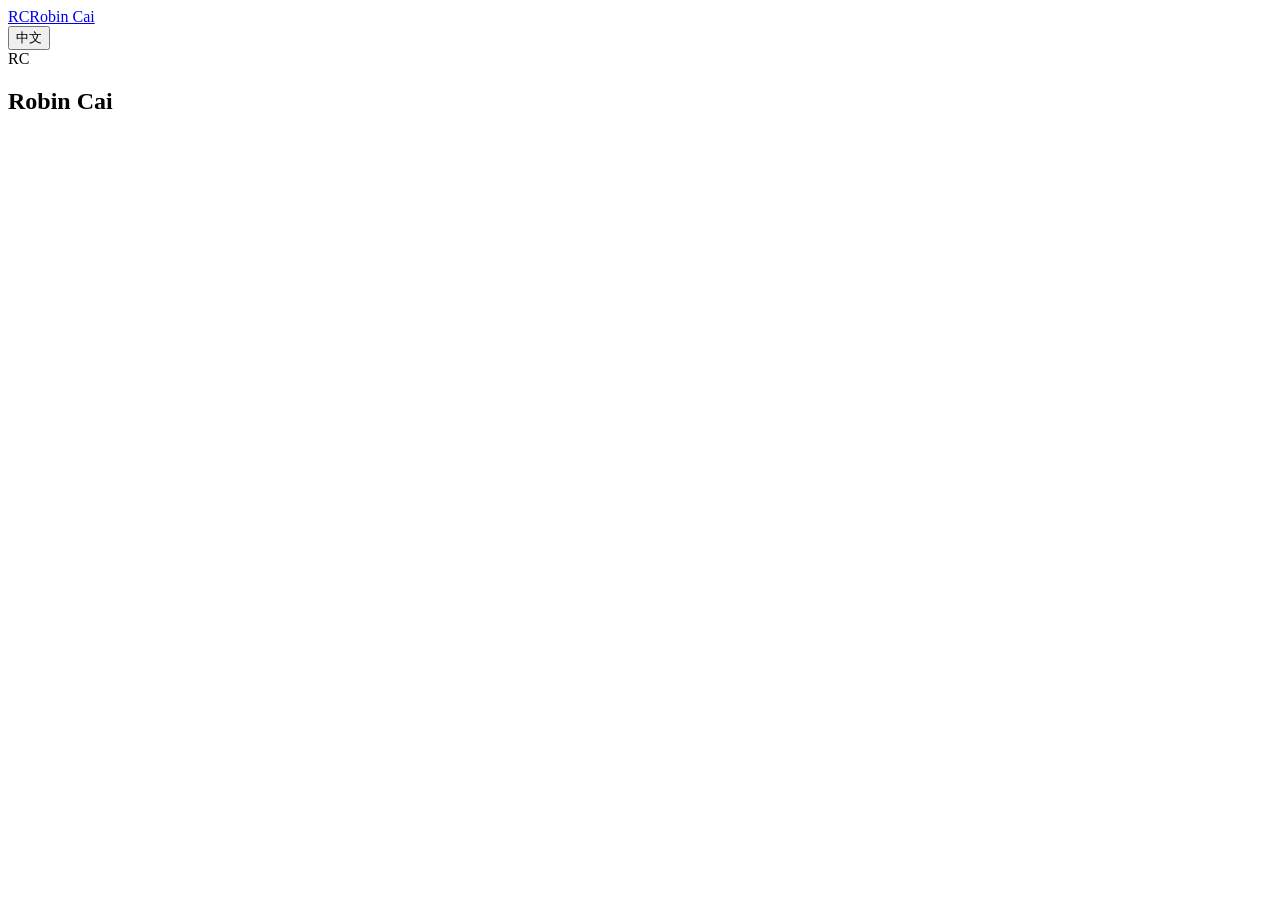
==== index.html @ 5749cc36 "Publish index.html at site root" ====
<!doctype html>
<html lang="en" data-lang="en">
<head>
  <meta charset="utf-8">
  <meta name="viewport" content="width=device-width, initial-scale=1">
  <meta name="description" content="Robin Cai — Ph.D. student working on data augmentation for wearable robotics and hip-assist exoskeletons.">
  <meta property="og:title" content="Robin Cai | Wearable Robotics">
  <meta property="og:description" content="Research in wearable robotics, data augmentation, and hip-assist exoskeletons.">
  <meta property="og:image" content="og.svg">
  <title>Robin Cai | Wearable Robotics</title>
  <link rel="stylesheet" href="styles.css">
</head>
<body>
  <header class="topbar">
    <a class="brand" href="#about"><span class="brand-mark">RC</span><span>Robin Cai</span></a>
    <nav id="nav" aria-label="Page navigation"></nav>
    <button id="lang-switch" class="lang-switch" type="button">中文</button>
  </header>

  <main class="academic-shell">
    <aside class="profile-card">
      <div class="portrait" aria-label="Robin Cai profile placeholder"><span>RC</span><i></i><b></b></div>
      <h1>Robin Cai</h1>
      <p id="profile-role" class="profile-role"></p>
      <div class="profile-rule"></div>
      <ul id="profile-facts" class="profile-facts"></ul>
      <div id="profile-links" class="profile-links"></div>
      <p id="profile-hint" class="profile-hint"></p>
    </aside>

    <article class="academic-content">
      <section id="about" class="academic-section about-section"></section>
      <section id="news" class="academic-section"></section>
      <section id="experience" class="academic-section"></section>
      <section id="research" class="academic-section"></section>
      <section id="publications" class="academic-section"></section>
      <section id="notes" class="academic-section"></section>
      <footer id="footer" class="academic-footer"></footer>
    </article>
  </main>

  <script src="content.js"></script>
  <script src="script.js"></script>
</body>
</html>
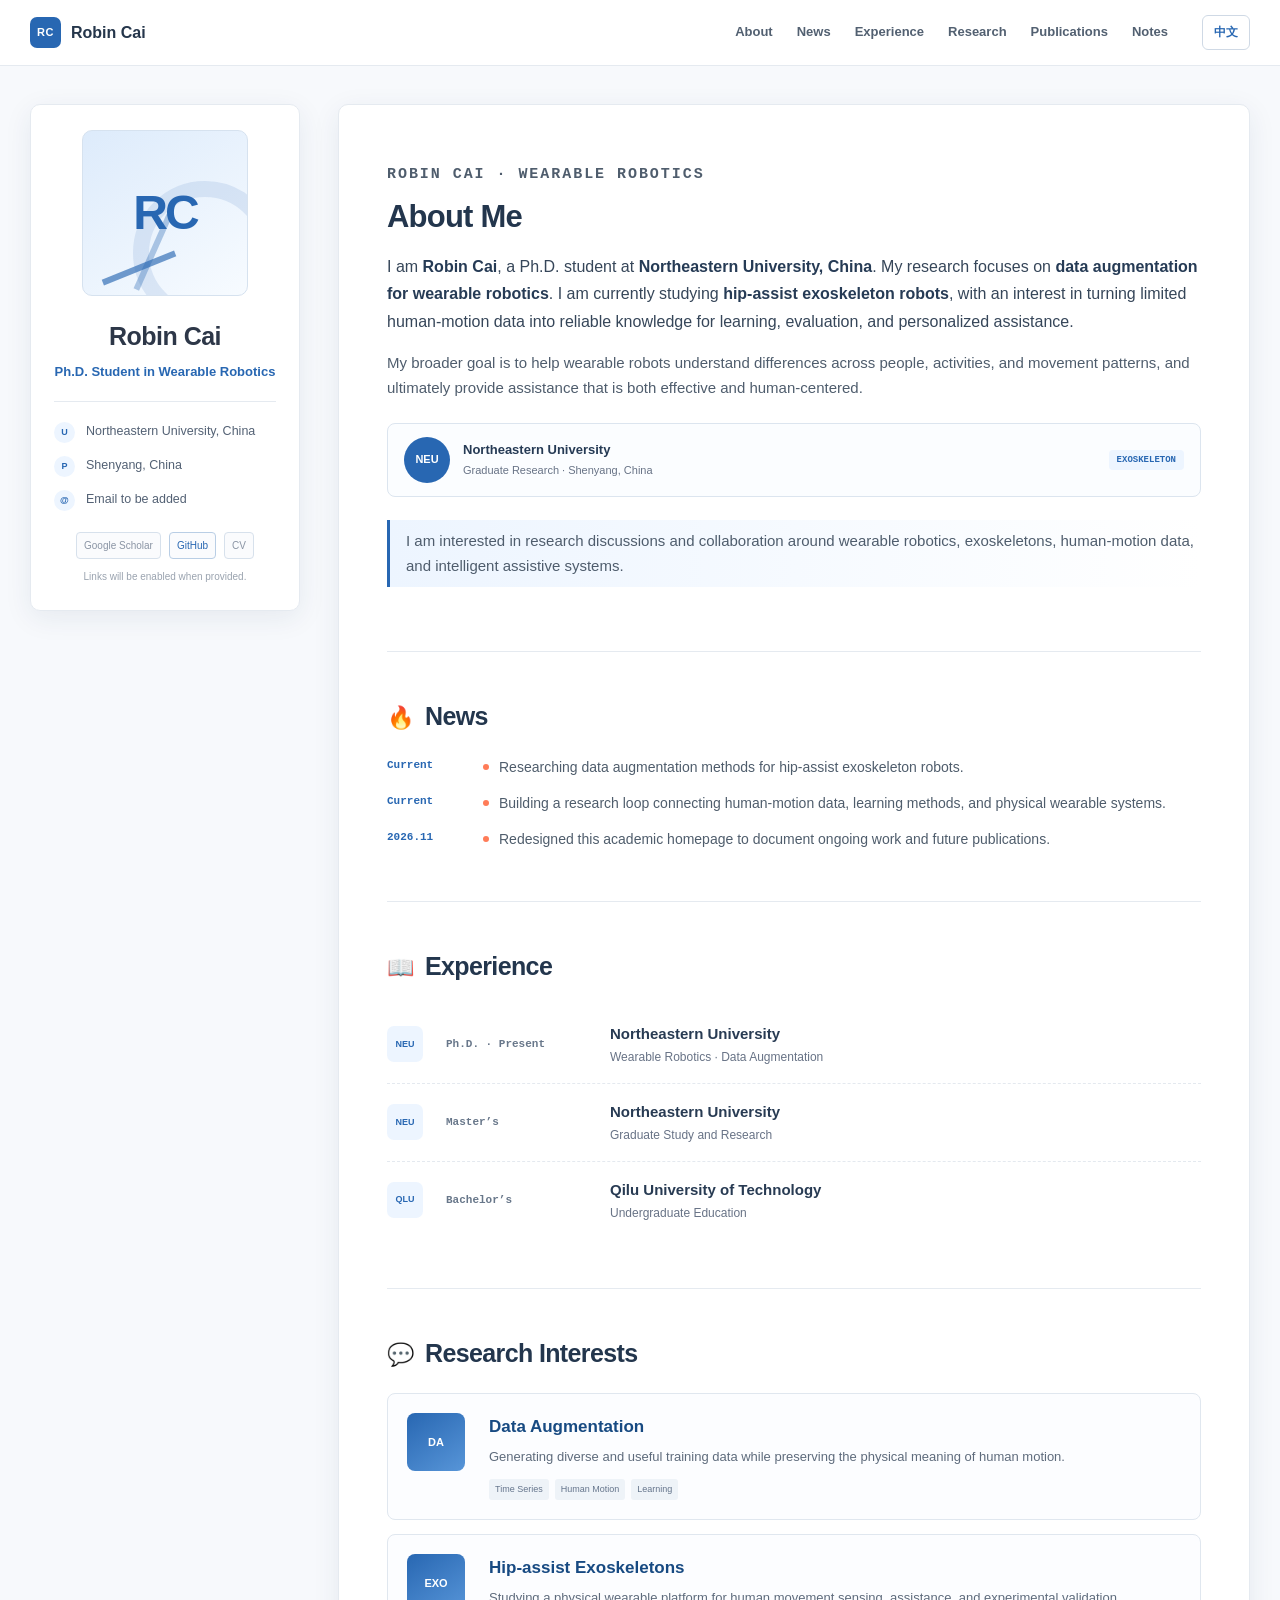
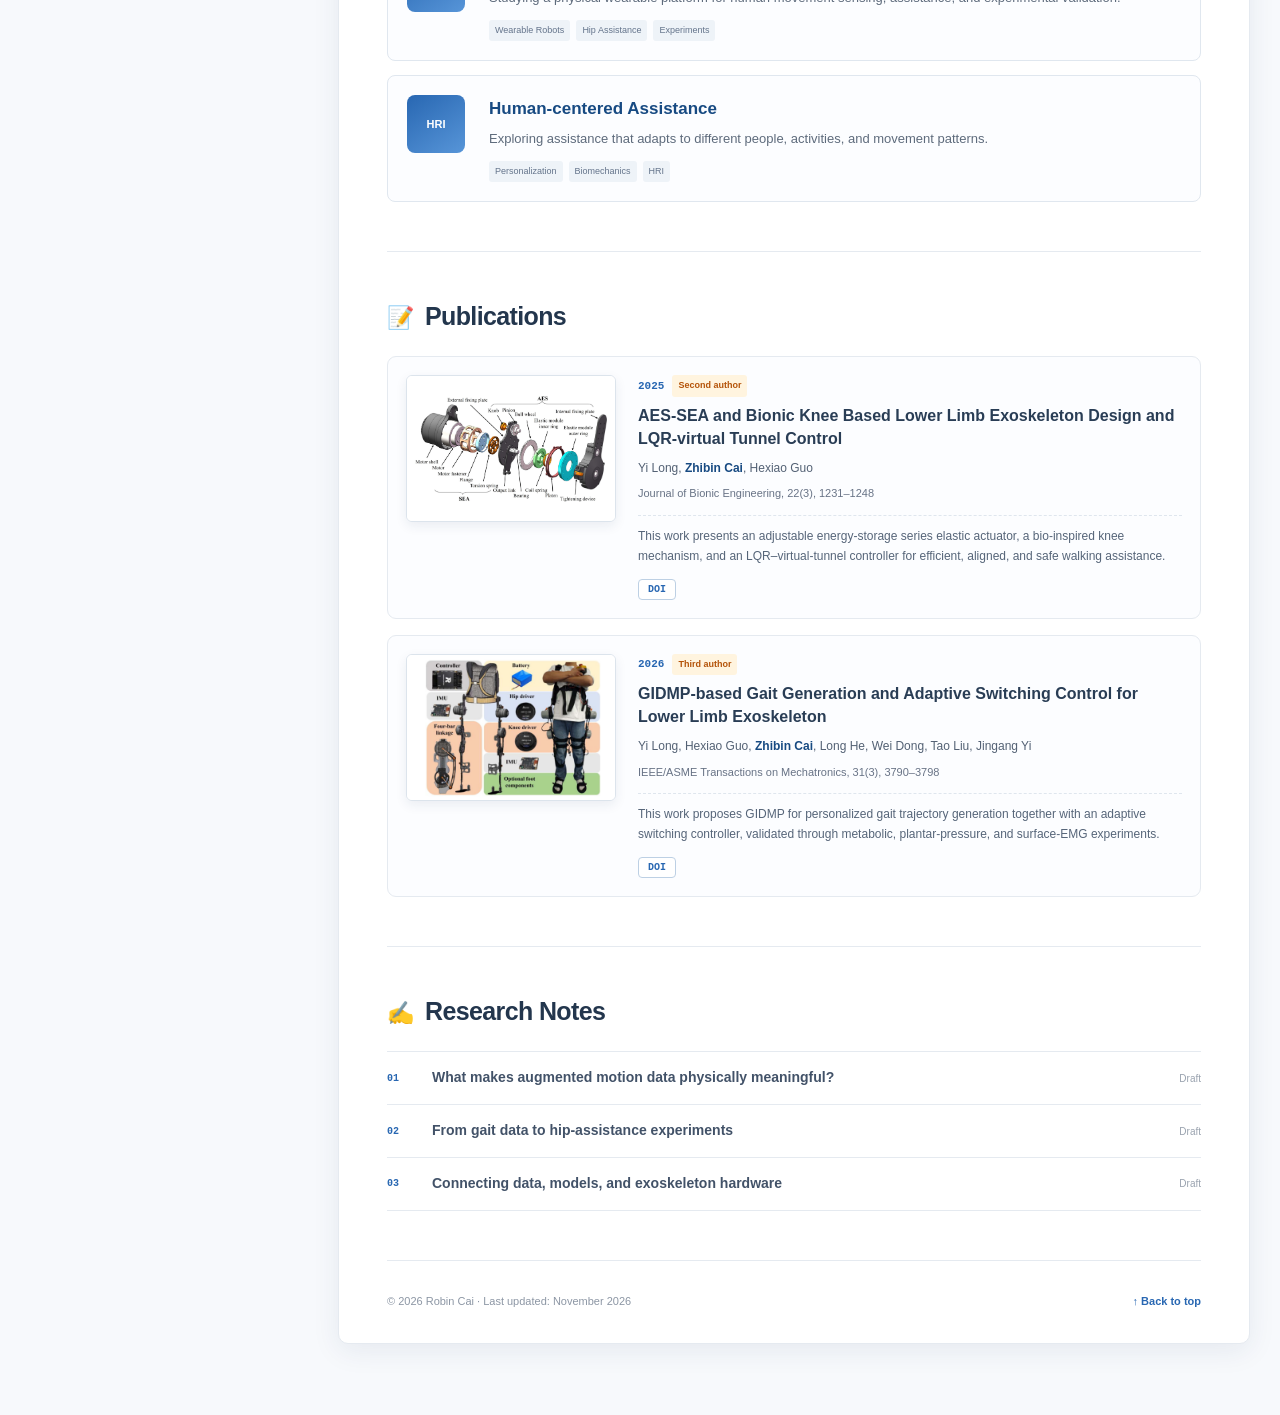
==== commit c491b4c7: "Refresh versioned publication assets" ====
--- a/index.html
+++ b/index.html
@@ -8,7 +8,7 @@
   <meta property="og:description" content="Research in wearable robotics, data augmentation, and hip-assist exoskeletons.">
   <meta property="og:image" content="og.svg">
   <title>Robin Cai | Wearable Robotics</title>
-  <link rel="stylesheet" href="styles.css">
+  <link rel="stylesheet" href="styles.css?v=20261113-publications">
 </head>
 <body>
   <header class="topbar">
@@ -39,8 +39,7 @@
     </article>
   </main>
 
-  <script src="content.js"></script>
-  <script src="script.js"></script>
+  <script src="content.js?v=20261113-publications"></script>
+  <script src="script.js?v=20261113-publications"></script>
 </body>
 </html>
-
--- a/styles.css
+++ b/styles.css
@@ -0,0 +1,15 @@
+:root{--blue:#2867b2;--blue-dark:#174a82;--blue-soft:#edf5ff;--text:#2d3748;--muted:#687386;--line:#e5eaf0;--paper:#fff;--bg:#f7f9fc;--shadow:0 7px 28px rgba(31,56,88,.08)}
+*{box-sizing:border-box}html{scroll-behavior:smooth;scroll-padding-top:80px}body{margin:0;background:var(--bg);color:var(--text);font-family:Inter,"Noto Sans SC","Microsoft YaHei",Arial,sans-serif;line-height:1.7}a{color:inherit;text-decoration:none}button{font:inherit}::selection{background:#dbeafe;color:var(--blue-dark)}
+.topbar{height:66px;padding:0 max(28px,calc((100vw - 1220px)/2));display:flex;align-items:center;gap:34px;position:sticky;top:0;z-index:30;background:rgba(255,255,255,.96);border-bottom:1px solid var(--line);backdrop-filter:blur(12px)}
+.brand{display:flex;align-items:center;gap:10px;margin-right:auto;font-size:16px;font-weight:750;color:#25364b}.brand-mark{width:31px;height:31px;display:grid;place-items:center;border-radius:7px;background:var(--blue);color:white;font-size:11px;letter-spacing:.04em}.topbar nav{display:flex;gap:24px}.topbar nav a{font-size:13px;font-weight:600;color:#526071;transition:.2s}.topbar nav a:hover{color:var(--blue)}.lang-switch{border:1px solid #cfd9e5;background:white;color:var(--blue);border-radius:6px;padding:6px 11px;font-size:12px;font-weight:700;cursor:pointer}
+.academic-shell{width:min(1220px,calc(100% - 42px));margin:38px auto 70px;display:grid;grid-template-columns:270px minmax(0,1fr);gap:38px;align-items:start}.profile-card{position:sticky;top:94px;background:var(--paper);border:1px solid var(--line);border-radius:10px;padding:25px 23px;box-shadow:var(--shadow);text-align:center}.portrait{width:166px;height:166px;margin:0 auto 19px;position:relative;overflow:hidden;border-radius:10px;background:linear-gradient(145deg,#ddebfb,#f7fbff);border:1px solid #d6e2ef;display:grid;place-items:center}.portrait:before{content:"";position:absolute;width:112px;height:112px;border:16px solid rgba(40,103,178,.12);border-radius:50%;bottom:-30px;right:-30px}.portrait span{font-size:48px;font-weight:800;letter-spacing:-.06em;color:var(--blue)}.portrait i,.portrait b{position:absolute;display:block;background:var(--blue)}.portrait i{width:78px;height:6px;bottom:24px;left:17px;transform:rotate(-22deg);opacity:.65}.portrait b{width:6px;height:82px;bottom:2px;left:67px;transform:rotate(24deg);opacity:.35}
+.profile-card h1{margin:0;font-size:25px;letter-spacing:-.02em}.profile-role{margin:4px 0 0;color:var(--blue);font-size:13px;font-weight:650;line-height:1.5}.profile-rule{height:1px;background:var(--line);margin:20px 0}.profile-facts{list-style:none;margin:0;padding:0;text-align:left;display:grid;gap:13px}.profile-facts li{display:grid;grid-template-columns:24px 1fr;gap:8px;align-items:start;font-size:12.5px;color:#536174;line-height:1.5}.fact-icon{width:21px;height:21px;border-radius:50%;background:var(--blue-soft);display:grid;place-items:center;color:var(--blue);font-size:9px;font-weight:800}.profile-links{display:flex;justify-content:center;gap:8px;flex-wrap:wrap;margin-top:21px}.profile-links span,.profile-links a{border:1px solid #d7e1ec;border-radius:4px;padding:4px 7px;font-size:10px;color:#8a94a4;background:#fafbfd}.profile-links a{color:var(--blue);border-color:#b9cee5}.profile-hint{font-size:10px;color:#9aa3af;margin:9px 0 0}
+.academic-content{background:var(--paper);border:1px solid var(--line);border-radius:10px;box-shadow:var(--shadow);padding:12px 48px 0;min-width:0}.academic-section{padding:49px 0;border-bottom:1px solid var(--line)}.academic-section h2{font-size:25px;line-height:1.2;margin:0 0 25px;color:#23364d;letter-spacing:-.025em}.section-emoji{display:inline-block;width:38px;font-size:22px}.kicker{font:700 10px Consolas,monospace;letter-spacing:.13em;color:var(--blue);margin:0 0 12px}.about-section h2{font-size:31px;margin-bottom:18px}.about-section>p{font-size:15px;margin:0 0 15px;color:#4f5d6d}.about-section .about-lead{font-size:16px;color:#364659}.about-section strong{color:#263b55}.collaborate{border-left:3px solid var(--blue);padding:8px 0 8px 16px;margin-top:23px!important;background:linear-gradient(90deg,var(--blue-soft),transparent)}
+.affiliation-row{display:flex;align-items:center;gap:13px;border:1px solid #dce5ef;background:#fbfdff;border-radius:8px;padding:13px 16px;margin:22px 0}.institution-badge{width:46px;height:46px;display:grid;place-items:center;border-radius:50%;background:var(--blue);color:#fff;font-size:11px;font-weight:800}.affiliation-row div{display:flex;flex-direction:column}.affiliation-row strong{font-size:13px}.affiliation-row small{font-size:11px;color:var(--muted)}.research-chip{margin-left:auto;font:700 9px Consolas,monospace;color:var(--blue);background:var(--blue-soft);padding:5px 8px;border-radius:4px}
+.news-list{display:grid;gap:12px}.news-item{display:grid;grid-template-columns:82px 1fr;gap:14px;align-items:start}.news-item time{font:700 11px Consolas,monospace;color:var(--blue);padding-top:3px}.news-item p{font-size:14px;margin:0;color:#4f5d6c}.news-item p:before{content:"";display:inline-block;width:6px;height:6px;border-radius:50%;background:#ff7c58;margin:0 10px 2px 0}.timeline{display:grid}.timeline-item{display:grid;grid-template-columns:45px 150px 1fr;gap:14px;align-items:center;padding:15px 0;border-bottom:1px dashed #e4e9ef}.timeline-item:last-child{border-bottom:0}.timeline-mark{width:36px;height:36px;border-radius:7px;background:var(--blue-soft);color:var(--blue);display:grid;place-items:center;font-size:9px;font-weight:800}.timeline-date{font:650 11px Consolas,monospace;color:#68778a}.timeline-item h3{font-size:15px;margin:0;color:#283b53}.timeline-item p{font-size:12px;margin:1px 0 0;color:var(--muted)}
+.interest-grid{display:grid;gap:14px}.interest-card{display:grid;grid-template-columns:64px 1fr;gap:18px;border:1px solid #e0e7ef;border-radius:8px;padding:19px;background:#fcfdff;transition:.2s}.interest-card:hover{border-color:#b8cce4;transform:translateY(-1px);box-shadow:0 7px 20px rgba(40,103,178,.07)}.interest-icon{width:58px;height:58px;border-radius:8px;background:linear-gradient(145deg,var(--blue),#5795d8);display:grid;place-items:center;color:white;font-size:11px;font-weight:800}.interest-card h3{font-size:17px;margin:0 0 5px;color:var(--blue-dark)}.interest-card p{font-size:13px;margin:0;color:#5e6b7c;line-height:1.6}.tag-row{display:flex;gap:6px;flex-wrap:wrap;margin-top:11px}.tag-row span{font-size:9px;color:#64748b;background:#eef3f8;border-radius:3px;padding:3px 6px}
+.empty-publications{display:grid;grid-template-columns:135px 1fr;gap:22px;align-items:center;border:1px dashed #cdd8e5;border-radius:8px;padding:20px;background:#fafcff}.paper-thumb{height:92px;background:white;border:1px solid #dfe6ee;border-radius:5px;padding:12px;position:relative}.paper-thumb span{font:700 9px Consolas,monospace;color:var(--blue)}.paper-thumb i{display:block;height:5px;background:#dfe7ef;margin-top:9px;border-radius:2px}.paper-thumb i:nth-of-type(2){width:78%}.paper-thumb i:nth-of-type(3){width:55%;background:#a8c3df}.empty-publications h3{font-size:16px;margin:0 0 7px;color:#34475e}.empty-publications p{font-size:13px;color:#687588;margin:0 0 11px}.status-pill{font:700 9px Consolas,monospace;background:var(--blue-soft);color:var(--blue);border-radius:3px;padding:4px 7px}.publication-list{display:grid;gap:16px}.publication{display:grid;grid-template-columns:210px 1fr;gap:22px;padding:18px;border:1px solid var(--line);border-radius:9px;background:#fcfdff}.publication-cover{display:flex;align-items:center;justify-content:center;align-self:start;min-height:145px;border:1px solid #dce4ec;border-radius:6px;overflow:hidden;background:#fff;box-shadow:0 4px 12px rgba(31,56,88,.08)}.publication-cover img{display:block;width:100%;height:145px;object-fit:contain;background:#fff}.publication-body{min-width:0}.publication-meta{display:flex;align-items:center;gap:8px;margin-bottom:7px}.publication-meta span{font:700 11px Consolas,monospace;color:var(--blue)}.publication-meta b{font-size:9px;color:#b45309;background:#fff4df;border-radius:3px;padding:3px 6px}.publication h3{font-size:16px;line-height:1.45;margin:0 0 8px;color:#293d55}.publication h3 a:hover{color:var(--blue)}.publication-authors{margin:0 0 6px;color:#536174;font-size:12px}.publication-authors strong{color:var(--blue-dark)}.publication small{display:block;color:var(--muted);font-size:11px}.publication-summary{margin:12px 0 0;padding-top:11px;border-top:1px dashed #dfe6ee;color:#566579;font-size:12px;line-height:1.65}.publication-links{display:flex;gap:8px;margin-top:12px}.publication-links a{font:700 10px Consolas,monospace;color:var(--blue);border:1px solid #bdd0e4;border-radius:4px;padding:4px 9px;background:#fff}.publication-links a:hover{color:#fff;background:var(--blue);border-color:var(--blue)}
+.notes-list{border-top:1px solid var(--line)}.note-row{display:grid;grid-template-columns:45px 1fr 55px;align-items:center;border-bottom:1px solid var(--line);padding:14px 0}.note-row>span{font:700 10px Consolas,monospace;color:var(--blue)}.note-row h3{font-size:14px;font-weight:550;margin:0;color:#425268}.note-row h3 a:hover{color:var(--blue)}.note-row small{justify-self:end;color:#9aa3af;font-size:10px}.academic-footer{height:82px;display:flex;align-items:center;justify-content:space-between;font-size:11px;color:#8c96a4}.academic-footer a{color:var(--blue);font-weight:650}
+@media(max-width:980px){.topbar nav{display:none}.academic-shell{grid-template-columns:1fr;max-width:790px}.profile-card{position:static;text-align:left;display:grid;grid-template-columns:130px 1fr;column-gap:22px}.portrait{width:130px;height:130px;grid-row:1/6;margin:0}.profile-rule,.profile-hint{display:none}.profile-facts{margin-top:12px}.profile-links{justify-content:flex-start;margin-top:13px}.academic-content{padding:8px 34px 0}}
+@media(max-width:640px){.topbar{height:60px;padding:0 18px}.brand{font-size:14px}.academic-shell{width:calc(100% - 24px);margin:18px auto 35px;gap:16px}.profile-card{padding:17px;grid-template-columns:82px 1fr;gap:0 14px}.portrait{width:82px;height:82px;border-radius:8px}.portrait span{font-size:29px}.portrait i,.portrait b{display:none}.profile-card h1{font-size:21px}.profile-role{font-size:12px}.profile-facts{grid-column:1/3}.profile-links{grid-column:1/3}.academic-content{padding:0 20px}.academic-section{padding:37px 0}.academic-section h2{font-size:22px}.about-section h2{font-size:27px}.affiliation-row{align-items:flex-start}.research-chip{display:none}.news-item{grid-template-columns:68px 1fr}.timeline-item{grid-template-columns:38px 1fr;gap:9px 12px}.timeline-date{grid-column:2}.timeline-item>div:last-child{grid-column:2}.interest-card{grid-template-columns:1fr}.interest-icon{width:48px;height:48px}.empty-publications{grid-template-columns:1fr}.paper-thumb{display:none}.publication{grid-template-columns:1fr;gap:14px;padding:13px}.publication-cover{min-height:120px}.publication-cover img{height:150px}.publication h3{font-size:14px}.academic-footer{height:auto;padding:24px 0;gap:20px;align-items:flex-start;flex-direction:column}}
+@media(prefers-reduced-motion:reduce){html{scroll-behavior:auto}*{transition:none!important}}
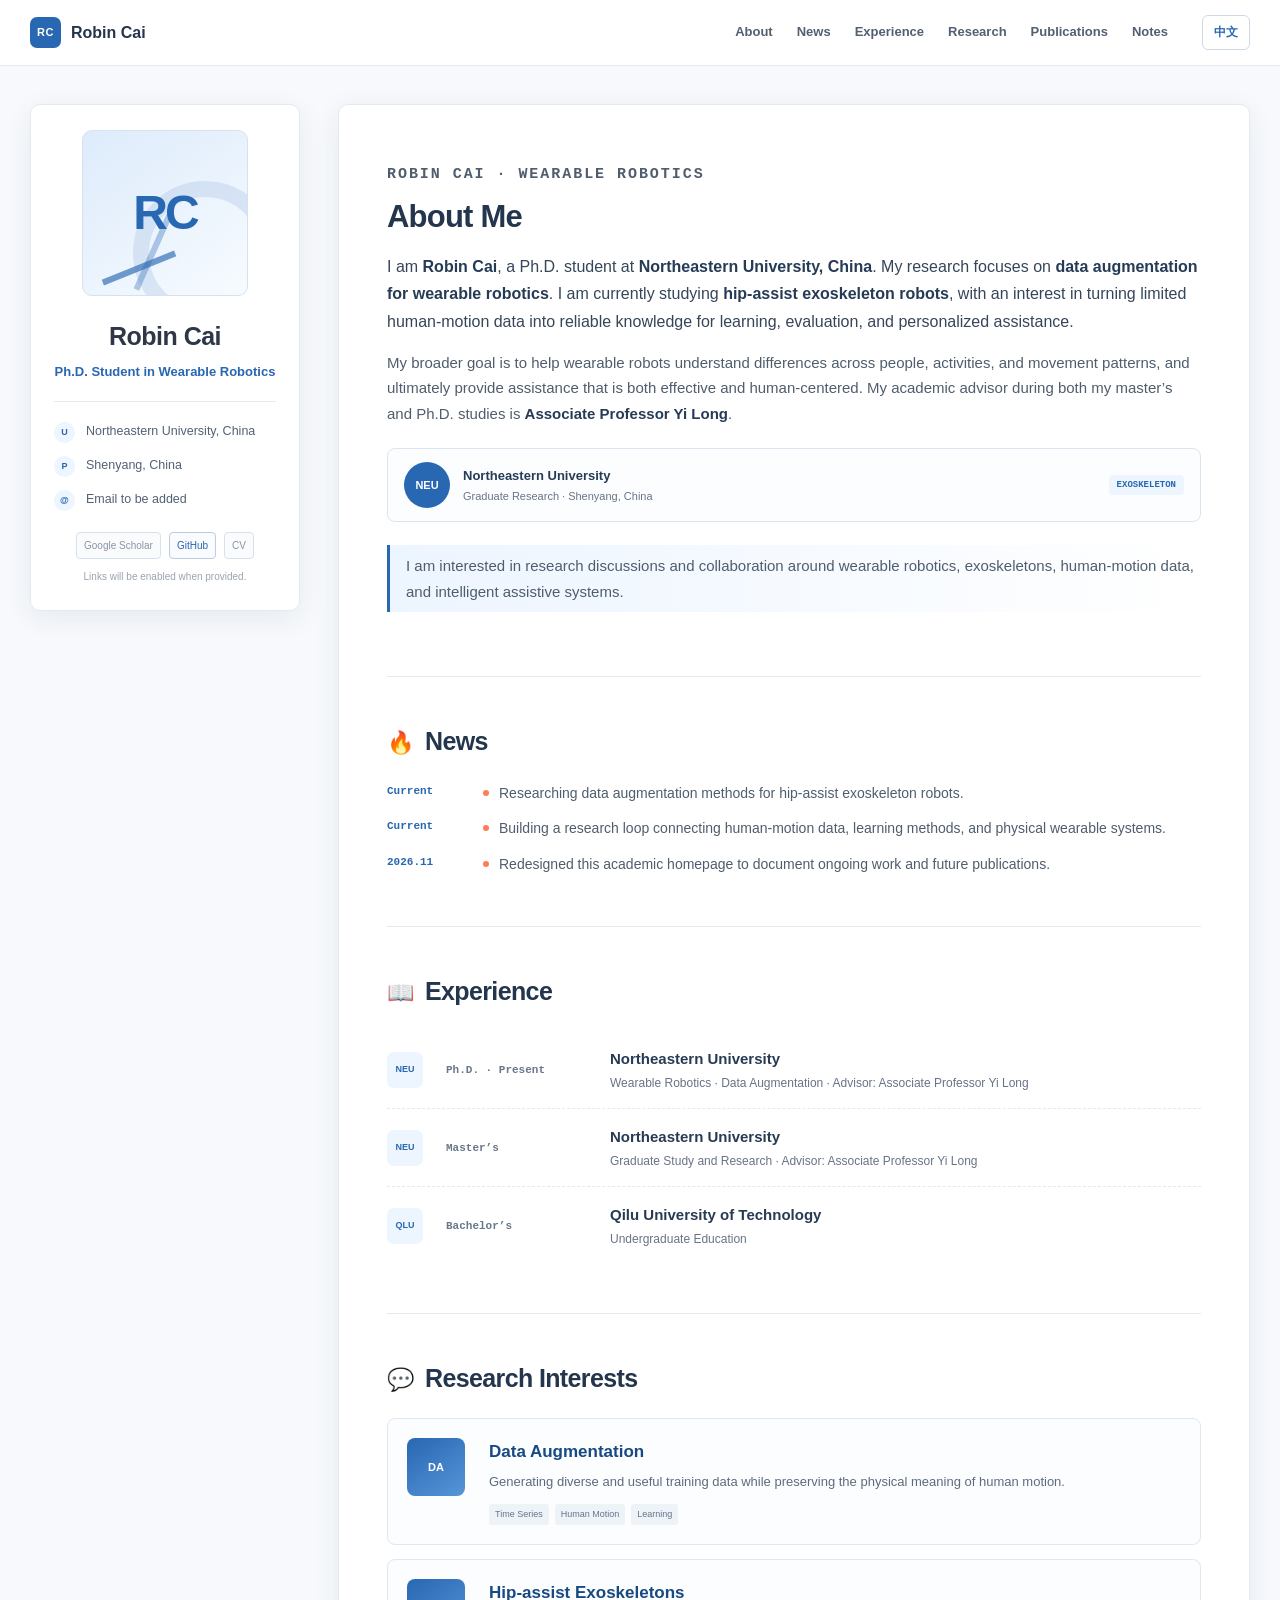
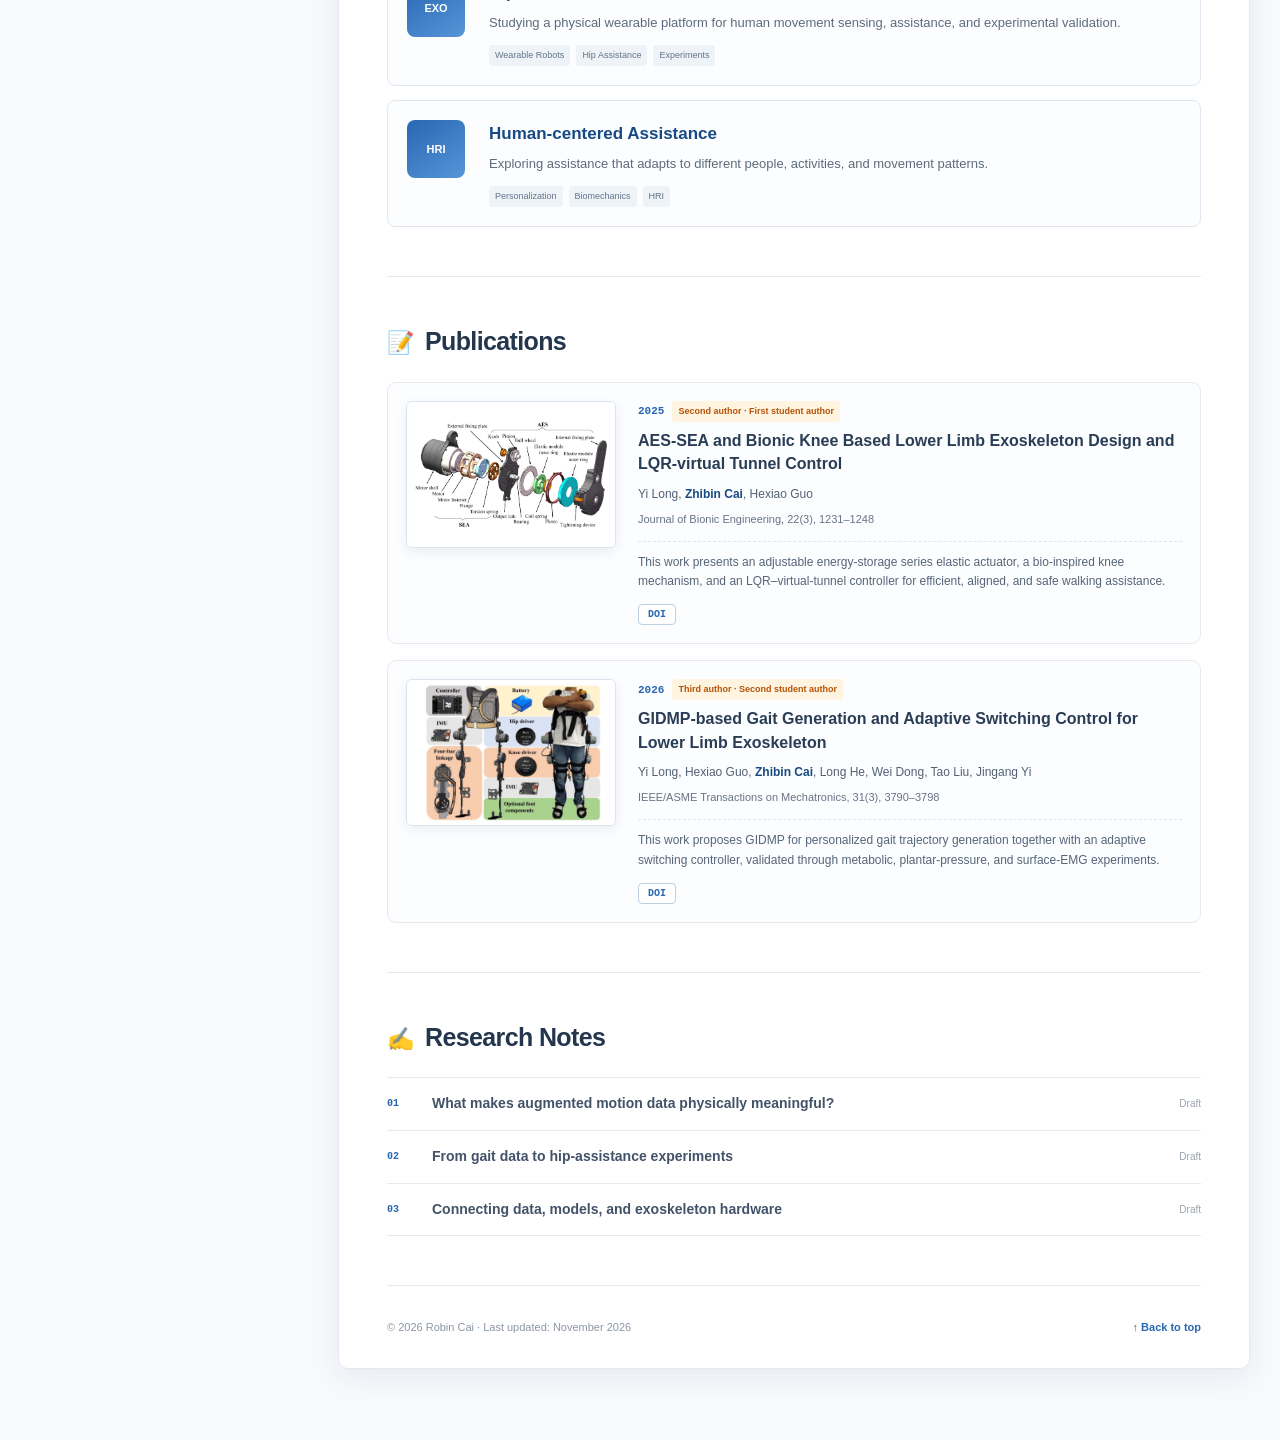
==== commit b5fecbeb: "Refresh advisor and author role content" ====
--- a/index.html
+++ b/index.html
@@ -39,7 +39,7 @@
     </article>
   </main>
 
-  <script src="content.js?v=20261113-publications"></script>
+  <script src="content.js?v=20261114-advisor"></script>
   <script src="script.js?v=20261113-publications"></script>
 </body>
 </html>
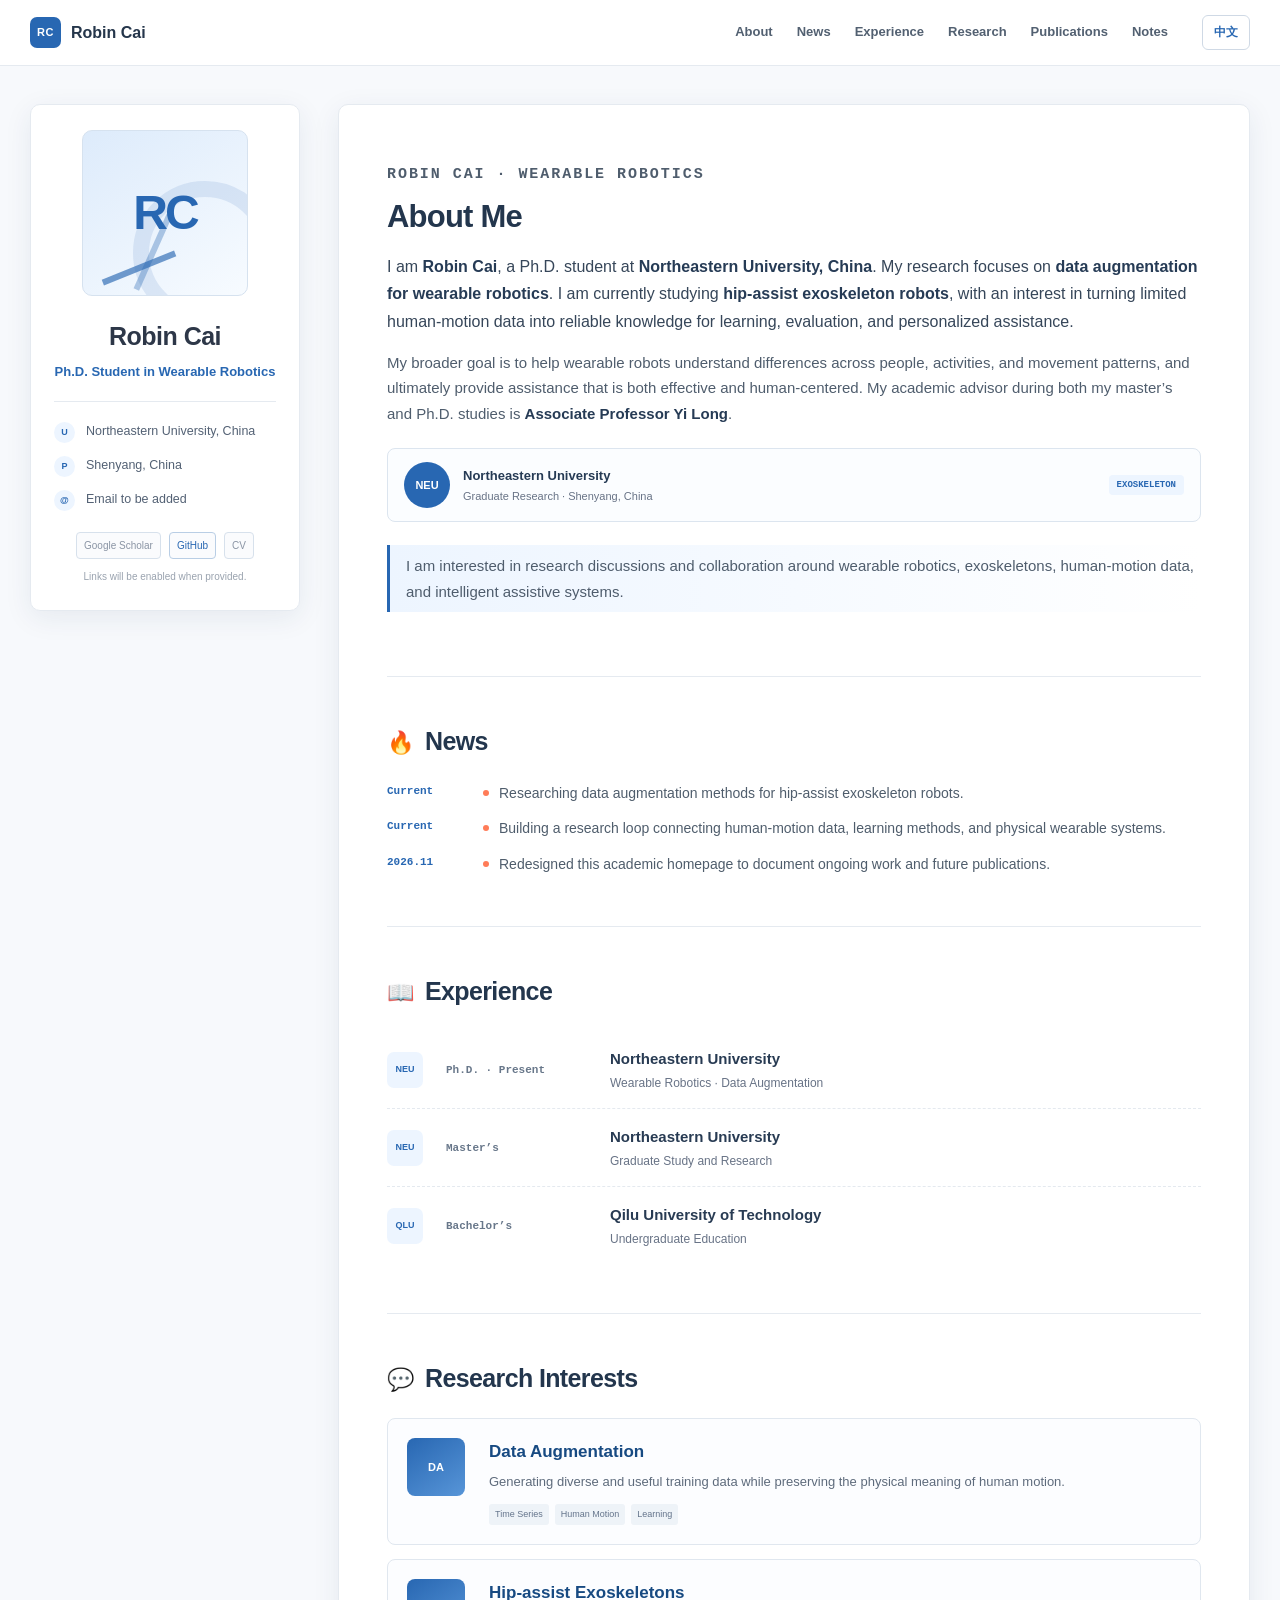
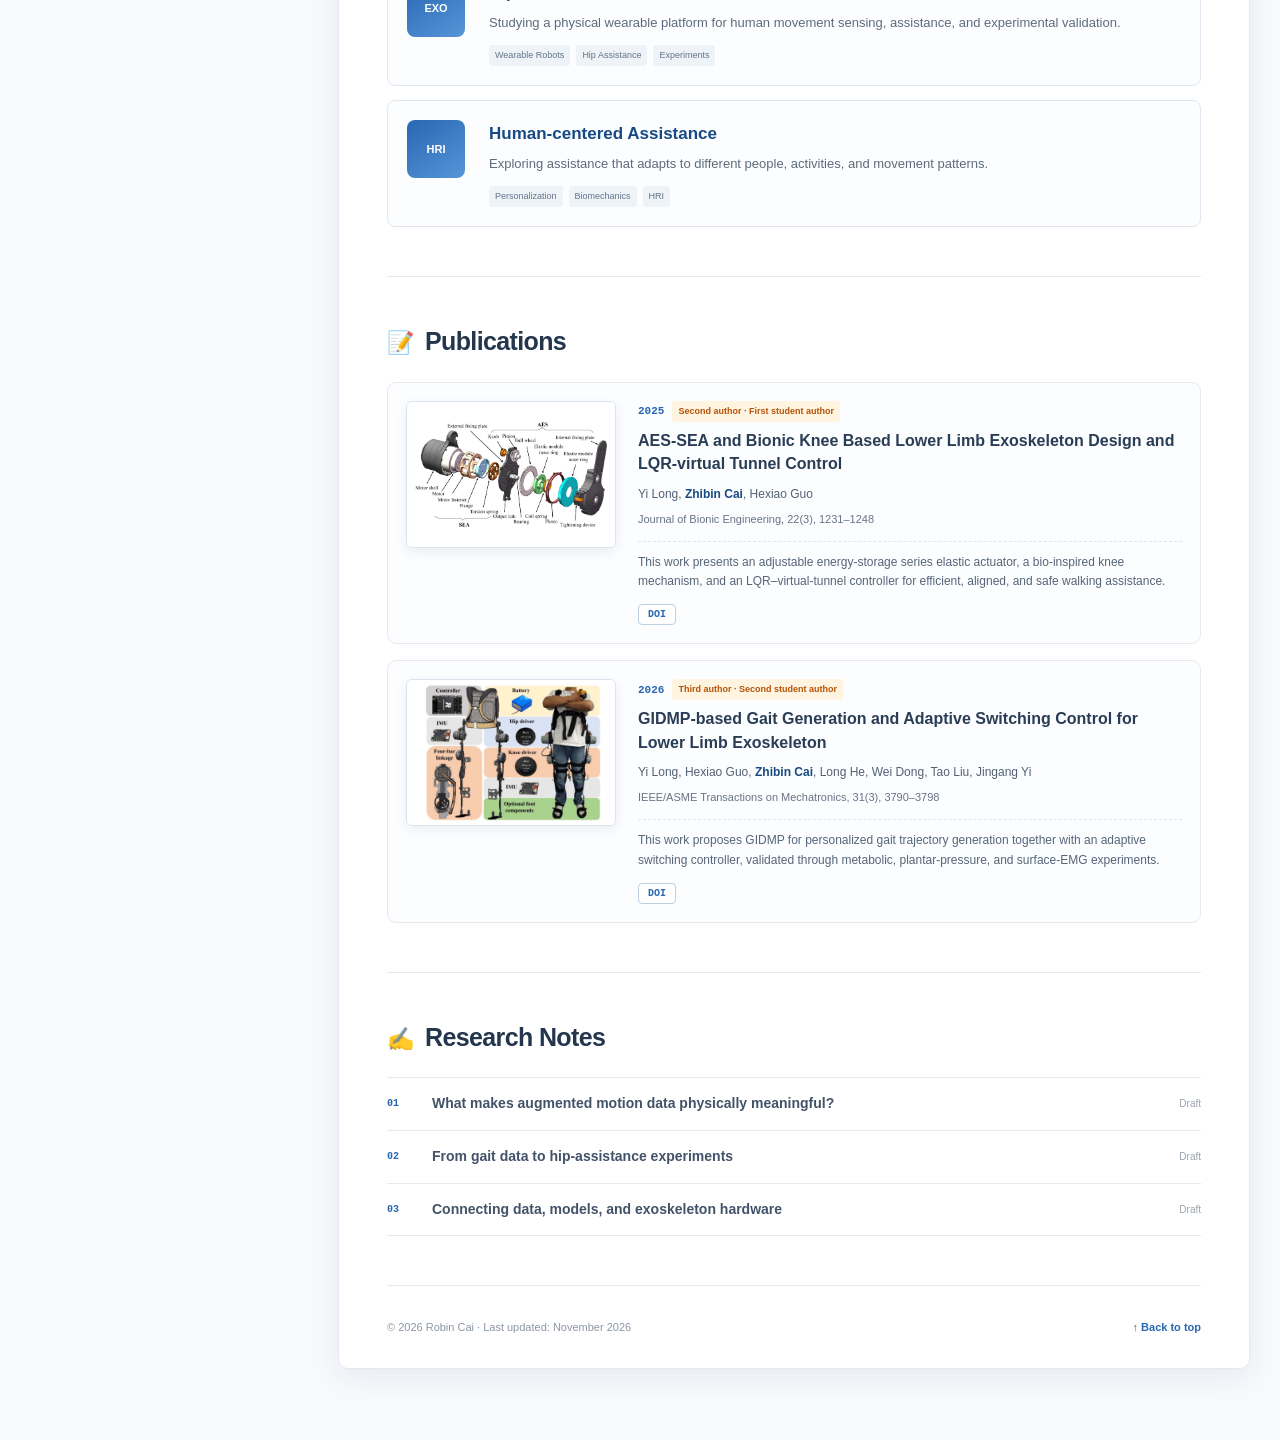
==== commit ae0e014f: "Refresh personal introduction content" ====
--- a/index.html
+++ b/index.html
@@ -39,7 +39,7 @@
     </article>
   </main>
 
-  <script src="content.js?v=20261114-advisor"></script>
+  <script src="content.js?v=20261114-advisor-about"></script>
   <script src="script.js?v=20261113-publications"></script>
 </body>
 </html>
